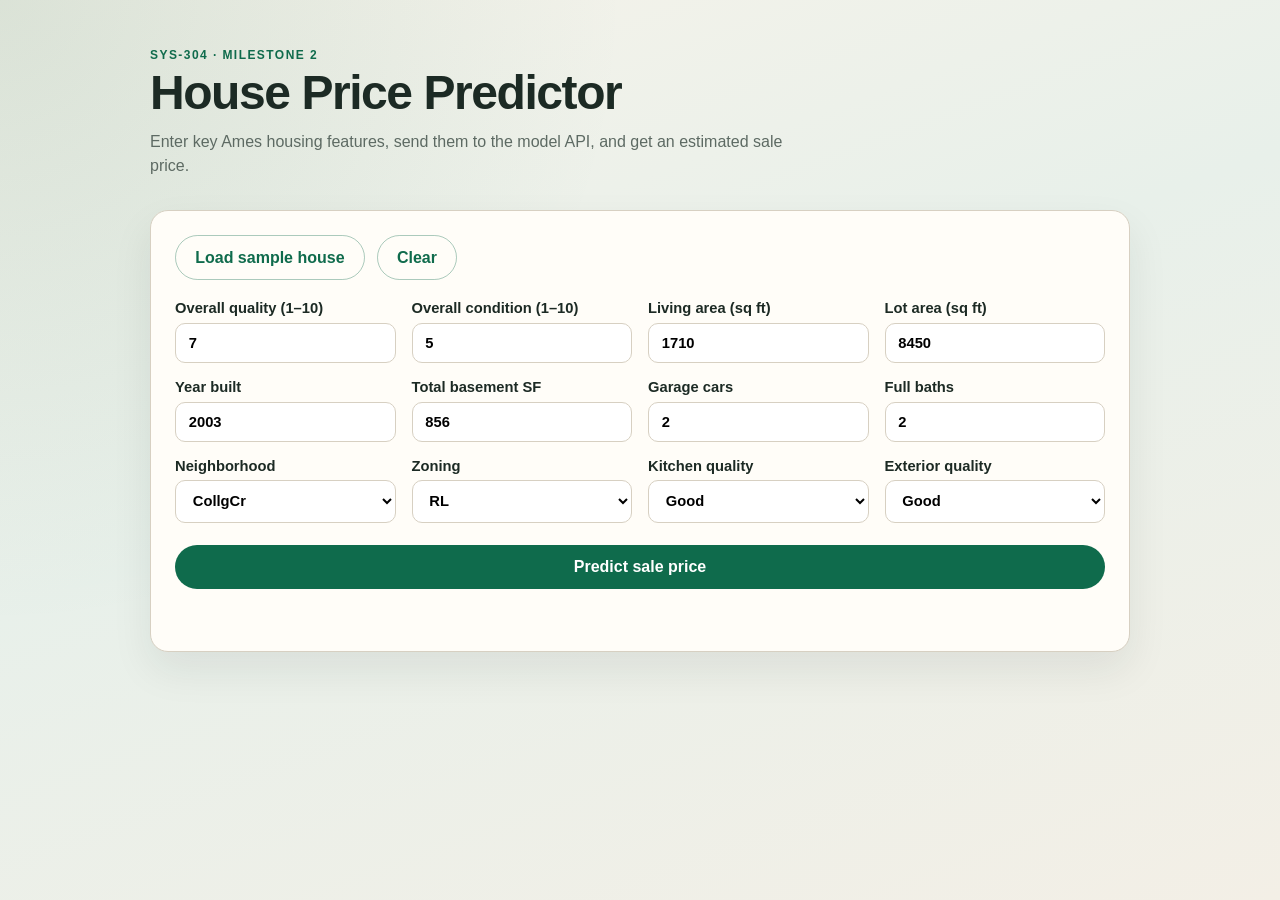
==== frontend/index.html @ 427b564d "Added static web UI for house price predictions" ====
<!DOCTYPE html>
<html lang="en">
<head>
  <meta charset="UTF-8" />
  <meta name="viewport" content="width=device-width, initial-scale=1.0" />
  <title>House Price Predictor</title>
  <link rel="stylesheet" href="styles.css" />
</head>
<body>
  <main class="page">
    <header class="hero">
      <p class="eyebrow">SYS-304 · Milestone 2</p>
      <h1>House Price Predictor</h1>
      <p class="lede">
        Enter key Ames housing features, send them to the model API, and get an estimated sale price.
      </p>
    </header>

    <section class="panel">
      <div class="toolbar">
        <button type="button" id="load-sample" class="secondary">Load sample house</button>
        <button type="button" id="clear-form" class="secondary">Clear</button>
      </div>

      <form id="predict-form">
        <div class="grid">
          <label>
            Overall quality (1–10)
            <input id="OverallQual" name="OverallQual" type="number" min="1" max="10" value="7" required />
          </label>
          <label>
            Overall condition (1–10)
            <input id="OverallCond" name="OverallCond" type="number" min="1" max="10" value="5" required />
          </label>
          <label>
            Living area (sq ft)
            <input id="GrLivArea" name="GrLivArea" type="number" min="0" value="1710" required />
          </label>
          <label>
            Lot area (sq ft)
            <input id="LotArea" name="LotArea" type="number" min="0" value="8450" required />
          </label>
          <label>
            Year built
            <input id="YearBuilt" name="YearBuilt" type="number" min="1800" max="2025" value="2003" required />
          </label>
          <label>
            Total basement SF
            <input id="TotalBsmtSF" name="TotalBsmtSF" type="number" min="0" value="856" required />
          </label>
          <label>
            Garage cars
            <input id="GarageCars" name="GarageCars" type="number" min="0" max="5" value="2" required />
          </label>
          <label>
            Full baths
            <input id="FullBath" name="FullBath" type="number" min="0" max="5" value="2" required />
          </label>
          <label>
            Neighborhood
            <select id="Neighborhood" name="Neighborhood">
              <option value="CollgCr">CollgCr</option>
              <option value="NridgHt">NridgHt</option>
              <option value="OldTown">OldTown</option>
              <option value="Edwards">Edwards</option>
              <option value="Somerst">Somerst</option>
              <option value="NAmes">NAmes</option>
            </select>
          </label>
          <label>
            Zoning
            <select id="MSZoning" name="MSZoning">
              <option value="RL">RL</option>
              <option value="RM">RM</option>
              <option value="FV">FV</option>
              <option value="RH">RH</option>
              <option value="C (all)">C (all)</option>
            </select>
          </label>
          <label>
            Kitchen quality
            <select id="KitchenQual" name="KitchenQual">
              <option value="Ex">Excellent</option>
              <option value="Gd" selected>Good</option>
              <option value="TA">Typical</option>
              <option value="Fa">Fair</option>
            </select>
          </label>
          <label>
            Exterior quality
            <select id="ExterQual" name="ExterQual">
              <option value="Ex">Excellent</option>
              <option value="Gd" selected>Good</option>
              <option value="TA">Typical</option>
              <option value="Fa">Fair</option>
            </select>
          </label>
        </div>

        <button type="submit" id="predict-btn">Predict sale price</button>
      </form>

      <div id="status" class="status" aria-live="polite"></div>
      <div id="result" class="result hidden">
        <p class="result-label">Predicted SalePrice</p>
        <p id="sale-price" class="sale-price"></p>
      </div>
    </section>
  </main>
  <script src="app.js"></script>
</body>
</html>
---- frontend/styles.css ----
:root {
  --bg: #f3efe6;
  --ink: #1c2a24;
  --accent: #0f6b4c;
  --panel: #fffdf8;
  --line: #d7d0c2;
  --muted: #5d6a63;
  --shadow: 0 18px 40px rgba(28, 42, 36, 0.08);
  font-family: "Segoe UI", "Trebuchet MS", sans-serif;
}

* {
  box-sizing: border-box;
}

body {
  margin: 0;
  min-height: 100vh;
  color: var(--ink);
  background:
    radial-gradient(circle at top left, rgba(15, 107, 76, 0.12), transparent 40%),
    linear-gradient(160deg, #f7f3ea 0%, #e8f0ea 45%, #f3efe6 100%);
}

.page {
  width: min(980px, calc(100% - 2rem));
  margin: 0 auto;
  padding: 3rem 0 4rem;
}

.hero h1 {
  margin: 0.2rem 0 0.6rem;
  font-size: clamp(2rem, 4vw, 3rem);
  letter-spacing: -0.03em;
}

.eyebrow {
  margin: 0;
  text-transform: uppercase;
  letter-spacing: 0.12em;
  font-size: 0.75rem;
  color: var(--accent);
  font-weight: 700;
}

.lede {
  margin: 0;
  max-width: 40rem;
  color: var(--muted);
  line-height: 1.5;
}

.panel {
  margin-top: 2rem;
  padding: 1.5rem;
  background: var(--panel);
  border: 1px solid var(--line);
  border-radius: 18px;
  box-shadow: var(--shadow);
}

.toolbar {
  display: flex;
  gap: 0.75rem;
  margin-bottom: 1.25rem;
  flex-wrap: wrap;
}

.grid {
  display: grid;
  grid-template-columns: repeat(auto-fit, minmax(200px, 1fr));
  gap: 1rem;
}

label {
  display: flex;
  flex-direction: column;
  gap: 0.4rem;
  font-size: 0.92rem;
  font-weight: 600;
}

input,
select,
button {
  font: inherit;
}

input,
select {
  padding: 0.7rem 0.8rem;
  border: 1px solid var(--line);
  border-radius: 10px;
  background: #fff;
}

button {
  border: 0;
  border-radius: 999px;
  padding: 0.8rem 1.2rem;
  cursor: pointer;
  background: var(--accent);
  color: white;
  font-weight: 700;
}

button.secondary {
  background: transparent;
  color: var(--accent);
  border: 1px solid rgba(15, 107, 76, 0.35);
}

#predict-btn {
  margin-top: 1.4rem;
  width: 100%;
}

.status {
  margin-top: 1rem;
  min-height: 1.4rem;
  color: var(--muted);
}

.result {
  margin-top: 1.25rem;
  padding: 1.1rem 1.2rem;
  border-radius: 14px;
  background: linear-gradient(135deg, rgba(15, 107, 76, 0.1), rgba(15, 107, 76, 0.02));
  border: 1px solid rgba(15, 107, 76, 0.18);
}

.result.hidden {
  display: none;
}

.result-label {
  margin: 0;
  color: var(--muted);
  font-size: 0.9rem;
}

.sale-price {
  margin: 0.35rem 0 0;
  font-size: clamp(1.8rem, 4vw, 2.4rem);
  font-weight: 800;
  color: var(--accent);
}
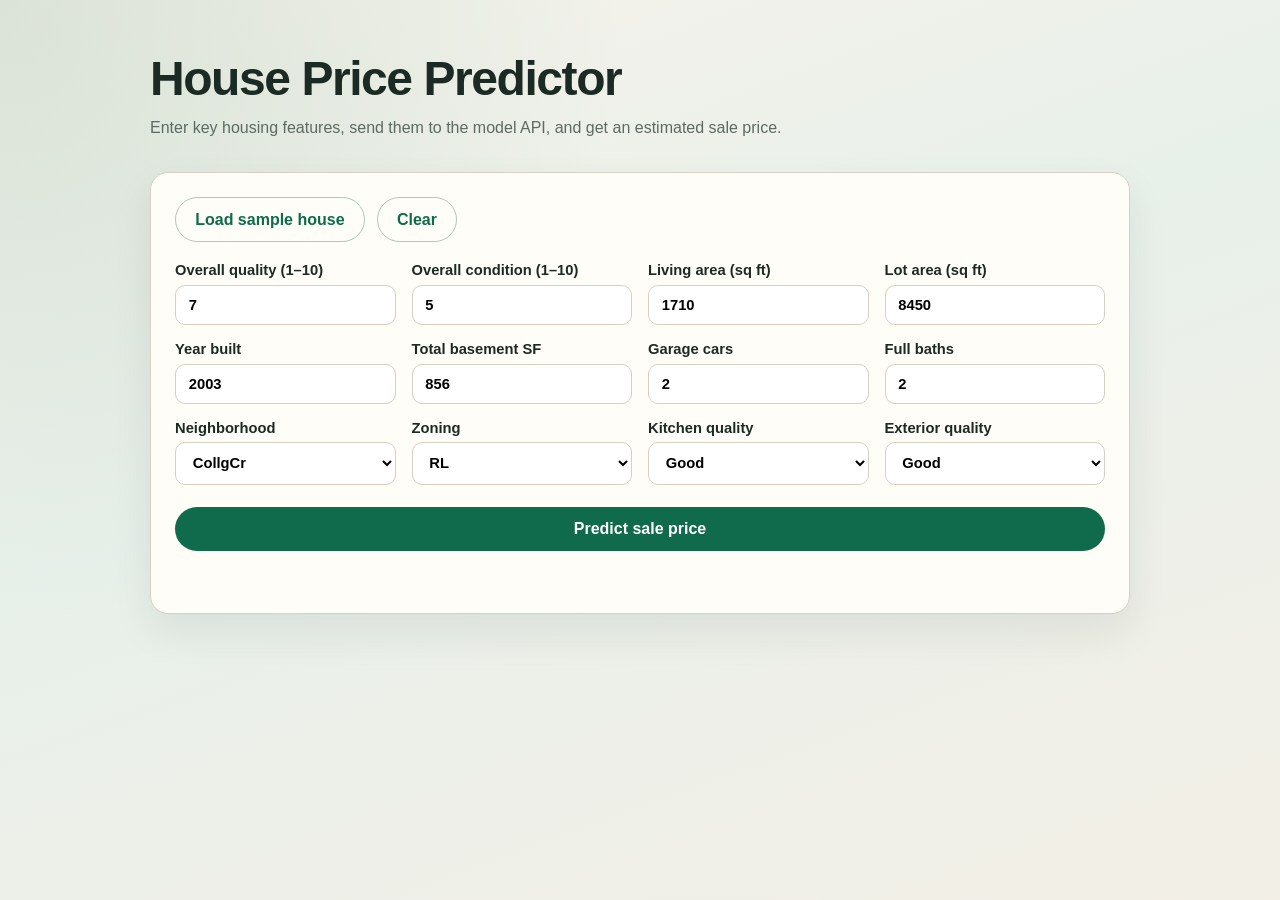
==== commit 30140fae: "Fixed UI title" ====
--- a/frontend/index.html
+++ b/frontend/index.html
@@ -9,10 +9,9 @@
 <body>
   <main class="page">
     <header class="hero">
-      <p class="eyebrow">SYS-304 · Milestone 2</p>
       <h1>House Price Predictor</h1>
       <p class="lede">
-        Enter key Ames housing features, send them to the model API, and get an estimated sale price.
+        Enter key housing features, send them to the model API, and get an estimated sale price.
       </p>
     </header>
 
@@ -107,6 +106,7 @@
       </div>
     </section>
   </main>
+  <script src="config.js"></script>
   <script src="app.js"></script>
 </body>
 </html>
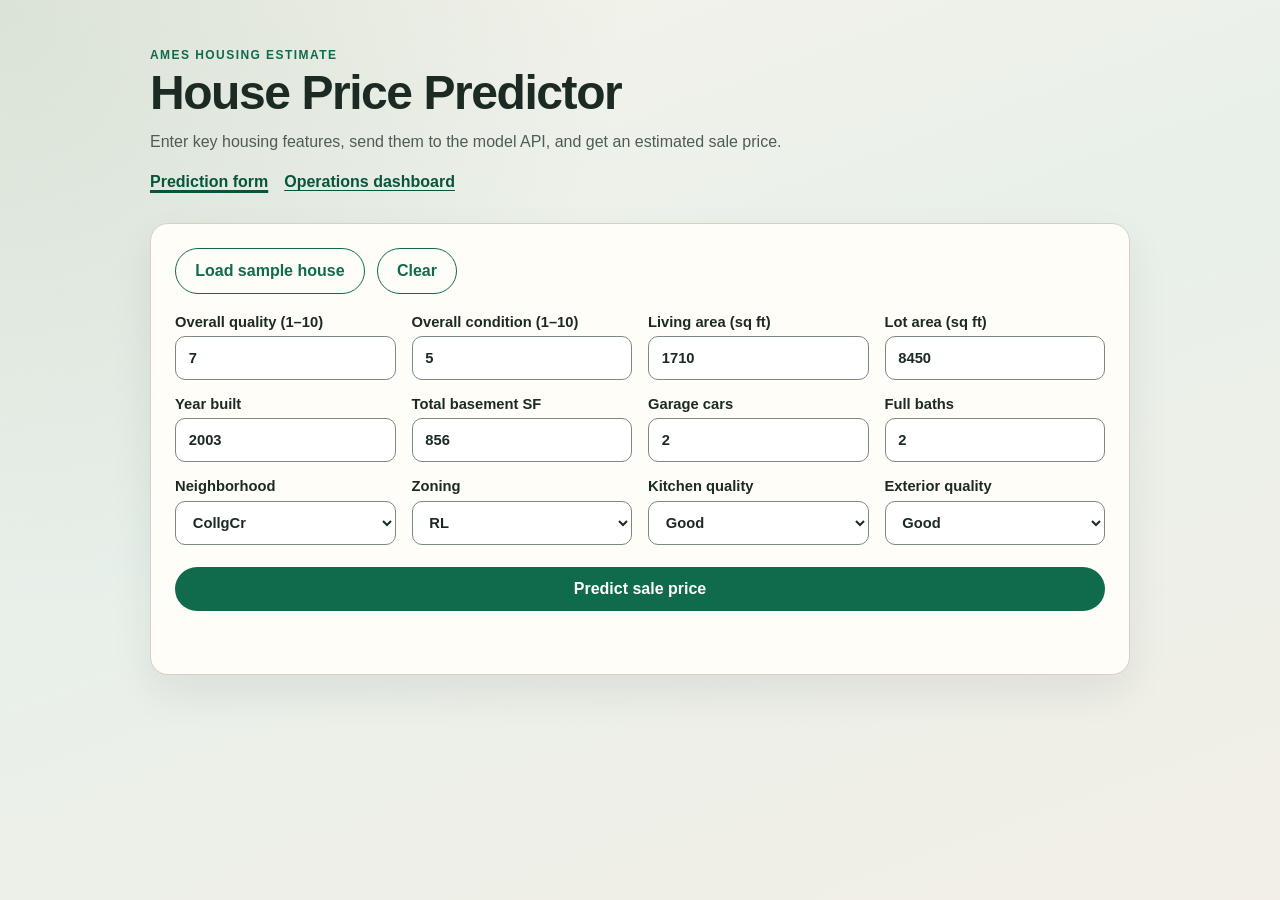
==== commit c456a115: "Added operations dashboard and improve prediction form" ====
--- a/frontend/index.html
+++ b/frontend/index.html
@@ -9,10 +9,15 @@
 <body>
   <main class="page">
     <header class="hero">
+      <p class="eyebrow">Ames housing estimate</p>
       <h1>House Price Predictor</h1>
       <p class="lede">
         Enter key housing features, send them to the model API, and get an estimated sale price.
       </p>
+      <nav class="page-nav" aria-label="Project pages">
+        <a href="index.html" aria-current="page">Prediction form</a>
+        <a href="dashboard.html">Operations dashboard</a>
+      </nav>
     </header>
 
     <section class="panel">
@@ -109,4 +114,4 @@
   <script src="config.js"></script>
   <script src="app.js"></script>
 </body>
-</html>
+</html>
--- a/frontend/styles.css
+++ b/frontend/styles.css
@@ -4,14 +4,13 @@
   --accent: #0f6b4c;
   --panel: #fffdf8;
   --line: #d7d0c2;
-  --muted: #5d6a63;
+  --muted: #4d5c54;
+  --danger: #8a1c1c;
   --shadow: 0 18px 40px rgba(28, 42, 36, 0.08);
   font-family: "Segoe UI", "Trebuchet MS", sans-serif;
 }
 
-* {
-  box-sizing: border-box;
-}
+* { box-sizing: border-box; }
 
 body {
   margin: 0;
@@ -28,27 +27,14 @@
   padding: 3rem 0 4rem;
 }
 
-.hero h1 {
-  margin: 0.2rem 0 0.6rem;
-  font-size: clamp(2rem, 4vw, 3rem);
-  letter-spacing: -0.03em;
-}
+.dashboard-page { width: min(1240px, calc(100% - 2rem)); }
+.hero h1 { margin: 0.2rem 0 0.6rem; font-size: clamp(2rem, 4vw, 3rem); letter-spacing: -0.03em; }
+.eyebrow { margin: 0; text-transform: uppercase; letter-spacing: 0.12em; font-size: 0.75rem; color: var(--accent); font-weight: 700; }
+.lede { margin: 0; max-width: 40rem; color: var(--muted); line-height: 1.5; }
 
-.eyebrow {
-  margin: 0;
-  text-transform: uppercase;
-  letter-spacing: 0.12em;
-  font-size: 0.75rem;
-  color: var(--accent);
-  font-weight: 700;
-}
-
-.lede {
-  margin: 0;
-  max-width: 40rem;
-  color: var(--muted);
-  line-height: 1.5;
-}
+.page-nav { display: flex; gap: 1rem; flex-wrap: wrap; margin-top: 1.2rem; }
+.page-nav a { color: #07553c; font-weight: 700; text-underline-offset: 0.2em; }
+.page-nav a[aria-current="page"] { text-decoration-thickness: 0.16em; }
 
 .panel {
   margin-top: 2rem;
@@ -59,89 +45,67 @@
   box-shadow: var(--shadow);
 }
 
-.toolbar {
-  display: flex;
-  gap: 0.75rem;
-  margin-bottom: 1.25rem;
-  flex-wrap: wrap;
+.toolbar { display: flex; gap: 0.75rem; margin-bottom: 1.25rem; flex-wrap: wrap; }
+.grid { display: grid; grid-template-columns: repeat(auto-fit, minmax(200px, 1fr)); gap: 1rem; }
+label { display: flex; flex-direction: column; gap: 0.4rem; font-size: 0.92rem; font-weight: 600; }
+input, select, button { font: inherit; }
+input, select { min-height: 2.75rem; padding: 0.7rem 0.8rem; border: 1px solid #7d887f; border-radius: 10px; background: #fff; color: var(--ink); }
+button { min-height: 2.75rem; border: 0; border-radius: 999px; padding: 0.8rem 1.2rem; cursor: pointer; background: var(--accent); color: white; font-weight: 700; }
+button.secondary { background: transparent; color: var(--accent); border: 1px solid #0f6b4c; }
+button:disabled { opacity: 0.65; cursor: progress; }
+:focus-visible { outline: 3px solid #bd5e00; outline-offset: 3px; }
+
+#predict-btn { margin-top: 1.4rem; width: 100%; }
+.status { margin-top: 1rem; min-height: 1.4rem; color: var(--muted); }
+.result { margin-top: 1.25rem; padding: 1.1rem 1.2rem; border-radius: 14px; background: linear-gradient(135deg, rgba(15, 107, 76, 0.1), rgba(15, 107, 76, 0.02)); border: 1px solid rgba(15, 107, 76, 0.3); }
+.result.hidden { display: none; }
+.result-label { margin: 0; color: var(--muted); font-size: 0.9rem; }
+.sale-price { margin: 0.35rem 0 0; font-size: clamp(1.8rem, 4vw, 2.4rem); font-weight: 800; color: var(--accent); }
+
+.dashboard-controls { margin-top: 1.5rem; }
+.dashboard-controls h2, .metric-card h2, .drift-panel h2 { margin: 0; font-size: 1.05rem; }
+.control-row { display: flex; align-items: center; gap: 0.75rem; flex-wrap: wrap; margin-top: 0.8rem; }
+.control-row label { display: inline; }
+.control-row select { min-width: 12rem; }
+.muted, .panel-note { color: var(--muted); }
+.panel-note { margin: 0.8rem 0 0; font-size: 0.88rem; line-height: 1.45; }
+.health-indicator { display: inline-flex; margin: 0.75rem 0 0; padding: 0.45rem 0.7rem; border: 1px solid #507c68; border-radius: 999px; color: #14563e; font-weight: 700; }
+.health-indicator[data-state="error"] { border-color: #b42318; background: #fff0ee; color: var(--danger); }
+.error-message { margin: 0.8rem 0 0; padding: 0.75rem 0.9rem; border: 1px solid #b42318; border-radius: 10px; background: #fff0ee; color: var(--danger); }
+[hidden] { display: none !important; }
+
+.metric-grid { display: grid; grid-template-columns: repeat(4, minmax(0, 1fr)); gap: 1rem; margin-top: 1rem; }
+.metric-card { min-width: 0; margin: 0; padding: 1.2rem; }
+.metric-value { margin: 0.7rem 0 0.3rem; font-size: clamp(1.25rem, 2vw, 1.8rem); line-height: 1.2; font-weight: 800; overflow-wrap: anywhere; }
+.metric-detail { margin: 0.35rem 0 0; color: var(--muted); line-height: 1.45; }
+.version-value { font-size: 1.1rem; }
+.drift-panel { margin-top: 1rem; }
+.section-heading { display: flex; align-items: flex-start; justify-content: space-between; gap: 1rem; }
+.drift-status { margin: 0; padding: 0.45rem 0.7rem; border: 1px solid var(--line); border-radius: 999px; text-transform: capitalize; white-space: nowrap; font-weight: 700; }
+.drift-summary { display: grid; grid-template-columns: repeat(4, minmax(0, 1fr)); gap: 0.7rem 1rem; margin-top: 1.2rem; }
+.drift-summary p { margin: 0; color: var(--muted); overflow-wrap: anywhere; }
+.empty-state { margin: 1rem 0 0; padding: 0.85rem 1rem; border-left: 4px solid #a65c00; background: #fff8e8; line-height: 1.5; }
+.table-scroll { max-width: 100%; margin-top: 1.2rem; overflow: auto; border: 1px solid var(--line); border-radius: 10px; }
+table { width: 100%; border-collapse: collapse; text-align: left; }
+caption { padding: 0.8rem 1rem; color: var(--muted); text-align: left; font-size: 0.88rem; }
+th, td { padding: 0.7rem 0.9rem; border-top: 1px solid var(--line); vertical-align: top; }
+thead th { background: #f2f6f2; font-size: 0.88rem; }
+tbody th { font-weight: 700; }
+.table-placeholder { color: var(--muted); }
+.dashboard-footer { margin-top: 1.2rem; color: var(--muted); font-size: 0.88rem; }
+.dashboard-footer p { margin: 0.4rem 0; }
+
+@media (max-width: 920px) {
+  .metric-grid { grid-template-columns: repeat(2, minmax(0, 1fr)); }
 }
-
-.grid {
-  display: grid;
-  grid-template-columns: repeat(auto-fit, minmax(200px, 1fr));
-  gap: 1rem;
+@media (max-width: 560px) {
+  .page, .dashboard-page { width: min(100% - 1rem, 1240px); padding-top: 1.4rem; }
+  .panel { padding: 1rem; }
+  .metric-grid, .drift-summary { grid-template-columns: 1fr; }
+  .section-heading { flex-direction: column; }
+  .drift-status { white-space: normal; }
+  th, td { padding: 0.6rem; }
 }
-
-label {
-  display: flex;
-  flex-direction: column;
-  gap: 0.4rem;
-  font-size: 0.92rem;
-  font-weight: 600;
-}
-
-input,
-select,
-button {
-  font: inherit;
-}
-
-input,
-select {
-  padding: 0.7rem 0.8rem;
-  border: 1px solid var(--line);
-  border-radius: 10px;
-  background: #fff;
-}
-
-button {
-  border: 0;
-  border-radius: 999px;
-  padding: 0.8rem 1.2rem;
-  cursor: pointer;
-  background: var(--accent);
-  color: white;
-  font-weight: 700;
-}
-
-button.secondary {
-  background: transparent;
-  color: var(--accent);
-  border: 1px solid rgba(15, 107, 76, 0.35);
-}
-
-#predict-btn {
-  margin-top: 1.4rem;
-  width: 100%;
-}
-
-.status {
-  margin-top: 1rem;
-  min-height: 1.4rem;
-  color: var(--muted);
-}
-
-.result {
-  margin-top: 1.25rem;
-  padding: 1.1rem 1.2rem;
-  border-radius: 14px;
-  background: linear-gradient(135deg, rgba(15, 107, 76, 0.1), rgba(15, 107, 76, 0.02));
-  border: 1px solid rgba(15, 107, 76, 0.18);
-}
-
-.result.hidden {
-  display: none;
-}
-
-.result-label {
-  margin: 0;
-  color: var(--muted);
-  font-size: 0.9rem;
-}
-
-.sale-price {
-  margin: 0.35rem 0 0;
-  font-size: clamp(1.8rem, 4vw, 2.4rem);
-  font-weight: 800;
-  color: var(--accent);
-}
+@media (prefers-reduced-motion: reduce) {
+  *, *::before, *::after { scroll-behavior: auto !important; }
+}
